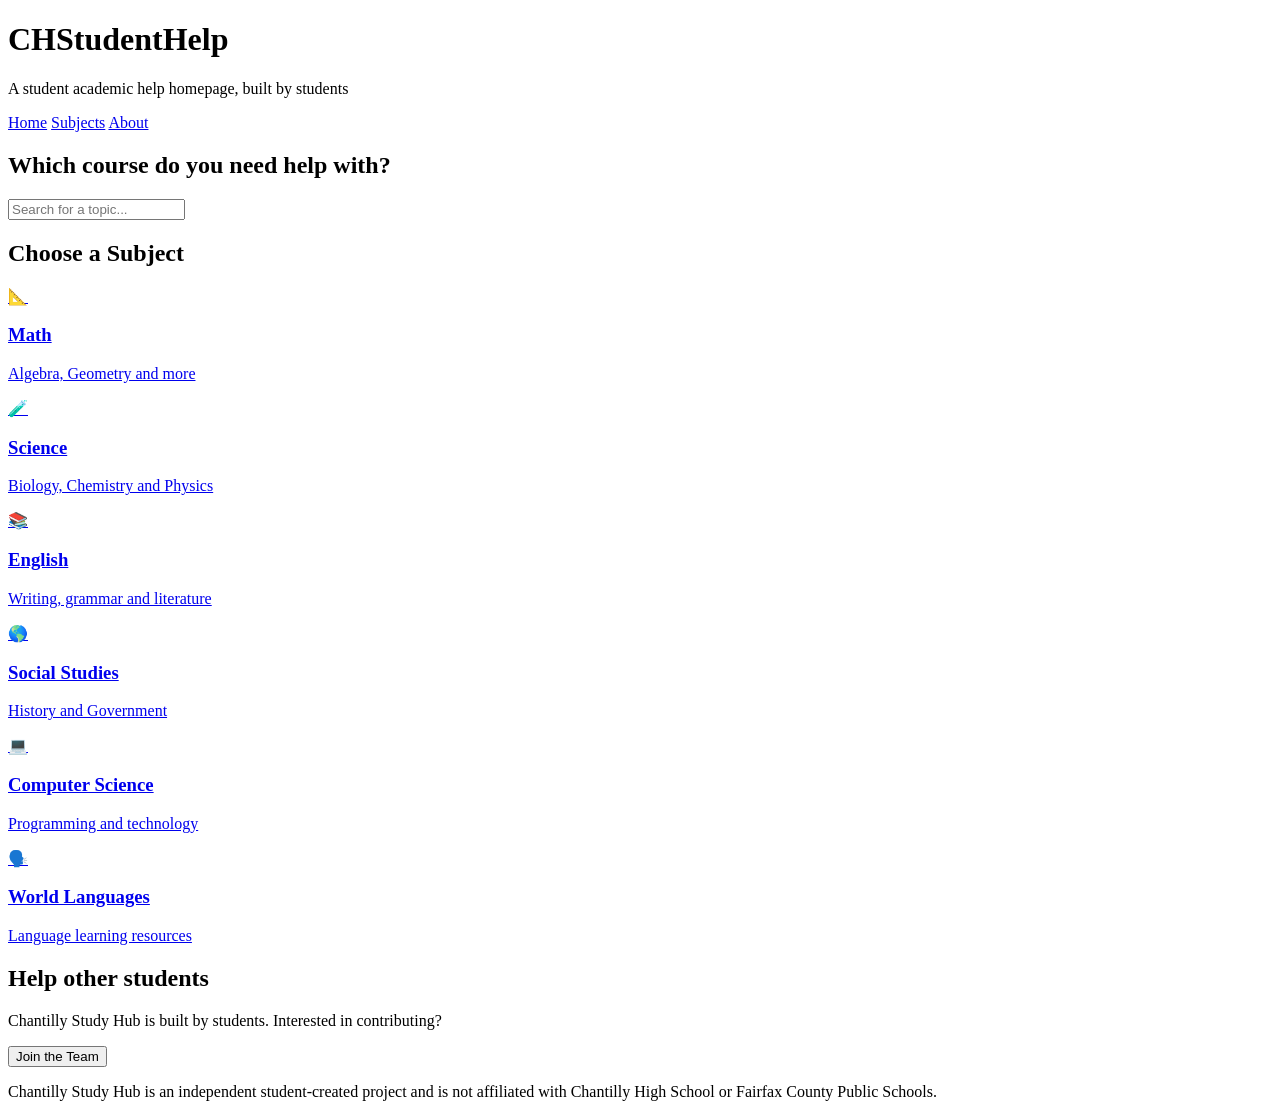
==== index.html @ 3269195d "Create index.html" ====
<!DOCTYPE html>
<html lang="en">

<head>
    <meta charset="UTF-8">
    <meta name="viewport" content="width=device-width, initial-scale=1.0">

    <title>CHStudentHelp</title>
    <link rel="stylesheet" href="style.css">
</head>
<body>
<header>
    <h1>CHStudentHelp</h1>
    <p>A student academic help homepage, built by students</p>
    <nav>
        <a href="index.html">Home</a>
        <a href="#subjects">Subjects</a>
        <a href="about.html">About</a>
    </nav>
</header>
<main>
<section class="hero">
    <h2>Which course do you need help with?</h2>
    <input
        type="text"
        id="searchBox"
        placeholder="Search for a topic..."
    >
</section>
<section id="subjects">
    <h2>Choose a Subject</h2>
    <div class="subject-grid">
        <a class="subject-card" href="#">
            📐
            <h3>Math</h3>
            <p>Algebra, Geometry and more</p>
        </a>


        <a class="subject-card" href="#">
            🧪
            <h3>Science</h3>
            <p>Biology, Chemistry and Physics</p>
        </a>


        <a class="subject-card" href="#">
            📚
            <h3>English</h3>
            <p>Writing, grammar and literature</p>
        </a>


        <a class="subject-card" href="#">
            🌎
            <h3>Social Studies</h3>
            <p>History and Government</p>
        </a>


        <a class="subject-card" href="#">
            💻
            <h3>Computer Science</h3>
            <p>Programming and technology</p>
        </a>


        <a class="subject-card" href="#">
            🗣️
            <h3>World Languages</h3>
            <p>Language learning resources</p>
        </a>

    </div>

</section>


<section class="join">

    <h2>Help other students</h2>

    <p>
        Chantilly Study Hub is built by students.
        Interested in contributing?
    </p>

    <button>Join the Team</button>

</section>

</main>


<footer>

    <p>
        Chantilly Study Hub is an independent student-created project
        and is not affiliated with Chantilly High School
        or Fairfax County Public Schools.
    </p>

</footer>


<script src="script.js"></script>

</body>

</html>
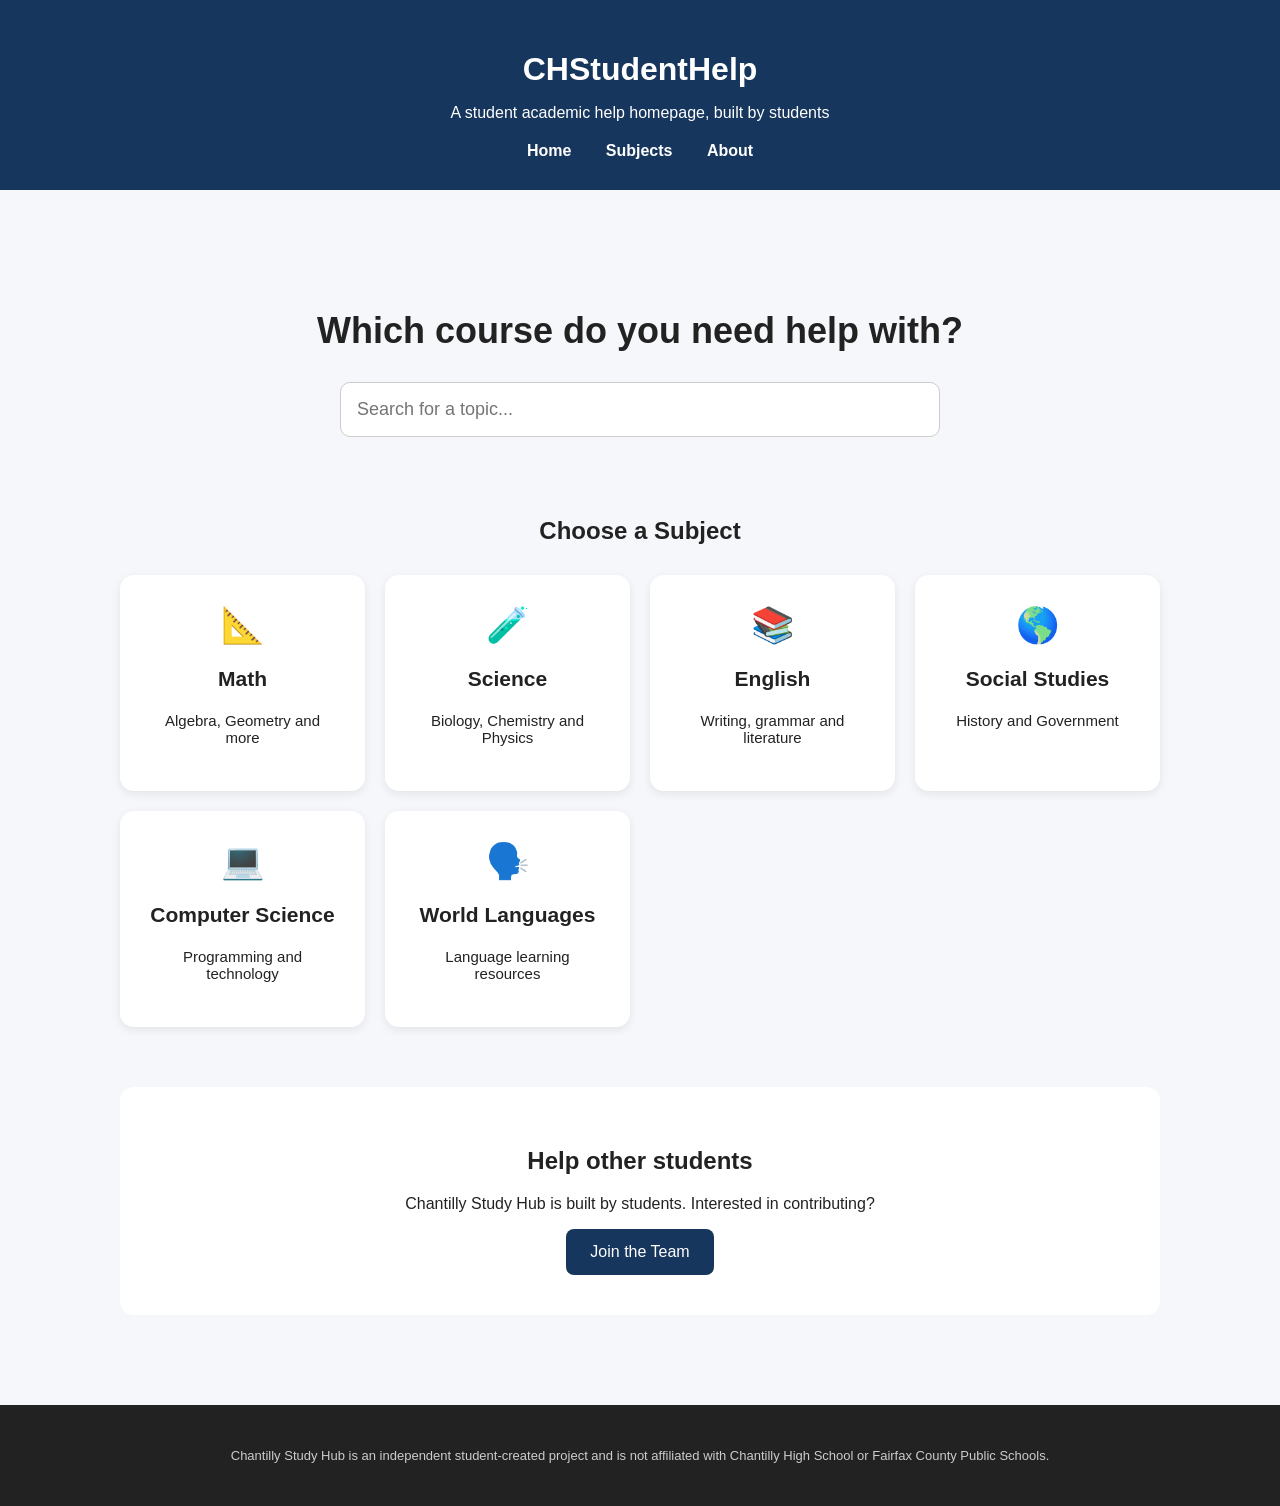
==== commit 954e34ca: "Update index.html" ====
--- a/index.html
+++ b/index.html
@@ -37,7 +37,7 @@
         </a>
 
 
-        <a class="subject-card" href="#">
+        <a class="subject-card" href="math.html">
             🧪
             <h3>Science</h3>
             <p>Biology, Chemistry and Physics</p>
--- a/style.css
+++ b/style.css
@@ -0,0 +1,119 @@
+* {
+    box-sizing: border-box;
+}
+
+body {
+    margin: 0;
+    font-family: Arial, sans-serif;
+    background: #f5f7fb;
+    color: #222;
+}
+
+header {
+    background: #17365d;
+    color: white;
+    padding: 30px;
+    text-align: center;
+}
+
+header h1 {
+    margin-bottom: 5px;
+}
+
+nav {
+    margin-top: 20px;
+}
+
+nav a {
+    color: white;
+    text-decoration: none;
+    margin: 0 15px;
+    font-weight: bold;
+}
+
+main {
+    max-width: 1100px;
+    margin: auto;
+    padding: 30px;
+}
+
+.hero {
+    text-align: center;
+    padding: 60px 20px;
+}
+
+.hero h2 {
+    font-size: 36px;
+}
+
+#searchBox {
+    width: 80%;
+    max-width: 600px;
+    padding: 16px;
+    font-size: 18px;
+    border-radius: 10px;
+    border: 1px solid #ccc;
+}
+
+#subjects h2 {
+    text-align: center;
+}
+
+.subject-grid {
+    display: grid;
+    grid-template-columns: repeat(auto-fit, minmax(220px, 1fr));
+    gap: 20px;
+    margin-top: 30px;
+}
+
+.subject-card {
+    display: block;
+    background: white;
+    padding: 30px;
+    border-radius: 14px;
+    text-decoration: none;
+    color: #222;
+    text-align: center;
+    font-size: 35px;
+
+    box-shadow: 0 3px 10px rgba(0,0,0,0.08);
+}
+
+.subject-card h3 {
+    font-size: 21px;
+}
+
+.subject-card p {
+    font-size: 15px;
+}
+
+.subject-card:hover {
+    transform: translateY(-4px);
+}
+
+.join {
+    background: white;
+    margin-top: 60px;
+    padding: 40px;
+    border-radius: 14px;
+    text-align: center;
+}
+
+button {
+    background: #17365d;
+    color: white;
+    padding: 14px 24px;
+    border: none;
+    border-radius: 8px;
+    font-size: 16px;
+    cursor: pointer;
+}
+
+footer {
+    margin-top: 60px;
+    background: #222;
+    color: #ccc;
+    text-align: center;
+    padding: 30px;
+    font-size: 13px;
+}
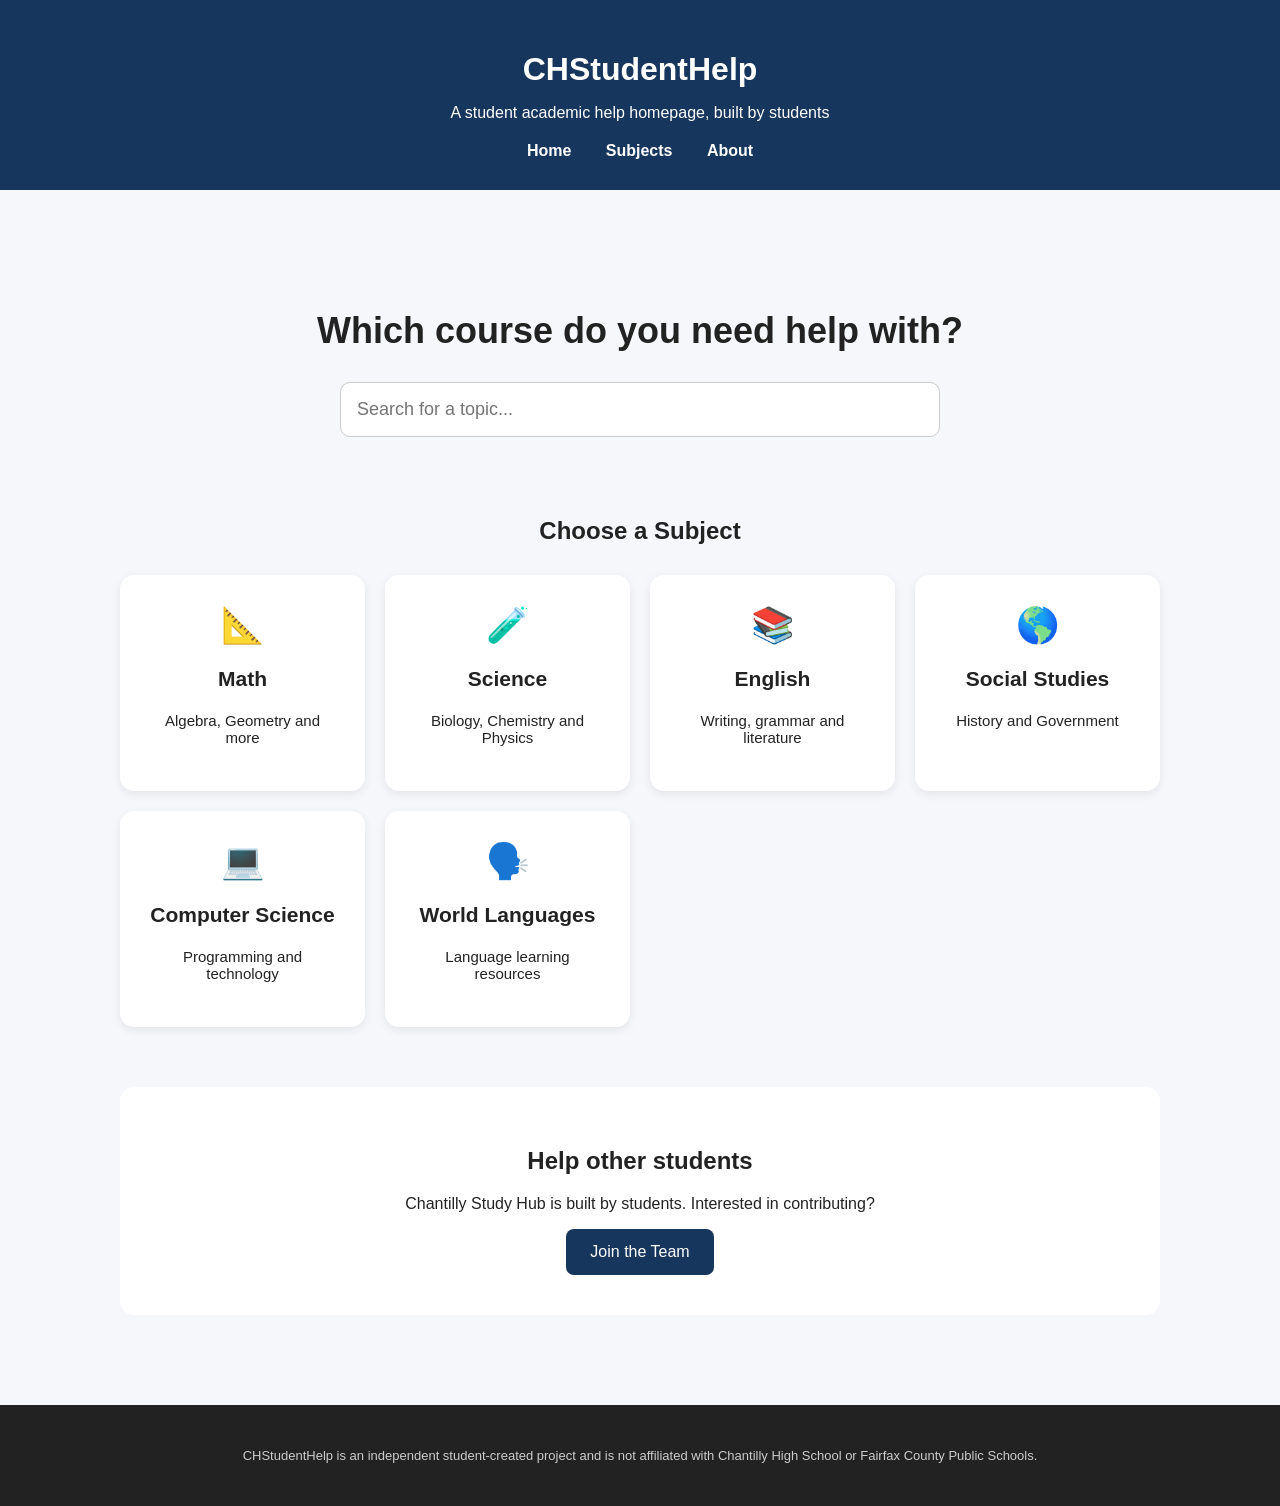
==== commit c95eb593: "Update index.html" ====
--- a/index.html
+++ b/index.html
@@ -95,7 +95,7 @@
 <footer>
 
     <p>
-        Chantilly Study Hub is an independent student-created project
+        CHStudentHelp is an independent student-created project
         and is not affiliated with Chantilly High School
         or Fairfax County Public Schools.
     </p>
